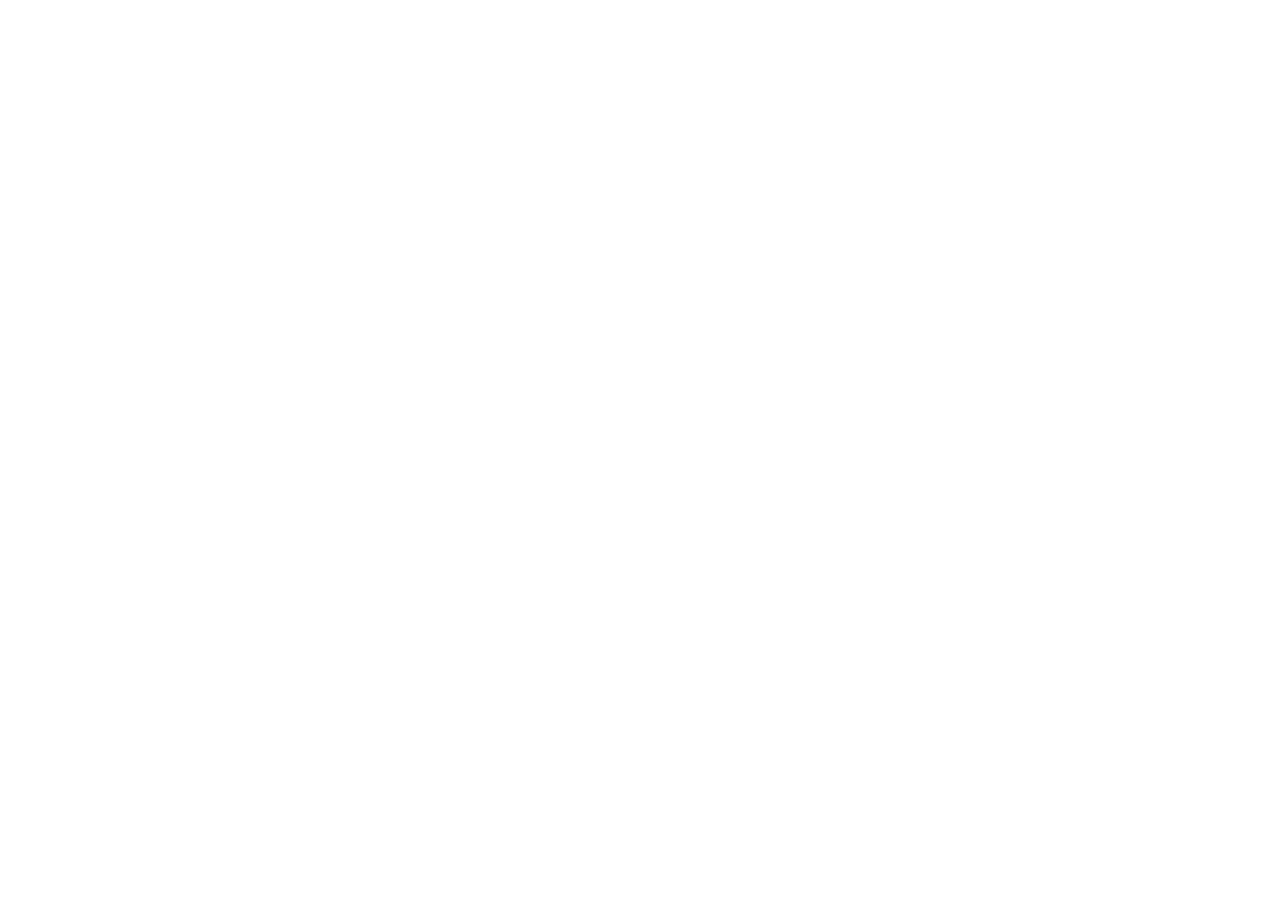
==== develop/index.html @ 38c6836b "Init commit" ====
<!DOCTYPE html>
<html>
  <head>
    <meta name="viewport" content="width=device-width, initial-scale=1, maximum-scale=1, user-scalable=no">
    <title>Астрология</title>
    <link rel="stylesheet" href="css/application.css">
  </head>
  <body>
    <script src="https://code.jquery.com/jquery-2.1.4.min.js"></script>
    <script src="js/application.js"></script>
  </body>
</html>
---- develop/css/application.css ----
/*! normalize.css v3.0.2 | MIT License | git.io/normalize */

/**
 * 1. Set default font family to sans-serif.
 * 2. Prevent iOS text size adjust after orientation change, without disabling
 *    user zoom.
 */

html {
  font-family: sans-serif; /* 1 */
  -ms-text-size-adjust: 100%; /* 2 */
  -webkit-text-size-adjust: 100%; /* 2 */
}

/**
 * Remove default margin.
 */

body {
  margin: 0;
}

/* HTML5 display definitions
   ========================================================================== */

/**
 * Correct `block` display not defined for any HTML5 element in IE 8/9.
 * Correct `block` display not defined for `details` or `summary` in IE 10/11
 * and Firefox.
 * Correct `block` display not defined for `main` in IE 11.
 */

article,
aside,
details,
figcaption,
figure,
footer,
header,
hgroup,
main,
menu,
nav,
section,
summary {
  display: block;
}

/**
 * 1. Correct `inline-block` display not defined in IE 8/9.
 * 2. Normalize vertical alignment of `progress` in Chrome, Firefox, and Opera.
 */

audio,
canvas,
progress,
video {
  display: inline-block; /* 1 */
  vertical-align: baseline; /* 2 */
}

/**
 * Prevent modern browsers from displaying `audio` without controls.
 * Remove excess height in iOS 5 devices.
 */

audio:not([controls]) {
  display: none;
  height: 0;
}

/**
 * Address `[hidden]` styling not present in IE 8/9/10.
 * Hide the `template` element in IE 8/9/11, Safari, and Firefox < 22.
 */

[hidden],
template {
  display: none;
}

/* Links
   ========================================================================== */

/**
 * Remove the gray background color from active links in IE 10.
 */

a {
  background-color: transparent;
}

/**
 * Improve readability when focused and also mouse hovered in all browsers.
 */

a:active,
a:hover {
  outline: 0;
}

/* Text-level semantics
   ========================================================================== */

/**
 * Address styling not present in IE 8/9/10/11, Safari, and Chrome.
 */

abbr[title] {
  border-bottom: 1px dotted;
}

/**
 * Address style set to `bolder` in Firefox 4+, Safari, and Chrome.
 */

b,
strong {
  font-weight: bold;
}

/**
 * Address styling not present in Safari and Chrome.
 */

dfn {
  font-style: italic;
}

/**
 * Address variable `h1` font-size and margin within `section` and `article`
 * contexts in Firefox 4+, Safari, and Chrome.
 */

h1 {
  font-size: 2em;
  margin: 0.67em 0;
}

/**
 * Address styling not present in IE 8/9.
 */

mark {
  background: #ff0;
  color: #000;
}

/**
 * Address inconsistent and variable font size in all browsers.
 */

small {
  font-size: 80%;
}

/**
 * Prevent `sub` and `sup` affecting `line-height` in all browsers.
 */

sub,
sup {
  font-size: 75%;
  line-height: 0;
  position: relative;
  vertical-align: baseline;
}

sup {
  top: -0.5em;
}

sub {
  bottom: -0.25em;
}

/* Embedded content
   ========================================================================== */

/**
 * Remove border when inside `a` element in IE 8/9/10.
 */

img {
  border: 0;
}

/**
 * Correct overflow not hidden in IE 9/10/11.
 */

svg:not(:root) {
  overflow: hidden;
}

/* Grouping content
   ========================================================================== */

/**
 * Address margin not present in IE 8/9 and Safari.
 */

figure {
  margin: 1em 40px;
}

/**
 * Address differences between Firefox and other browsers.
 */

hr {
  -moz-box-sizing: content-box;
  box-sizing: content-box;
  height: 0;
}

/**
 * Contain overflow in all browsers.
 */

pre {
  overflow: auto;
}

/**
 * Address odd `em`-unit font size rendering in all browsers.
 */

code,
kbd,
pre,
samp {
  font-family: monospace, monospace;
  font-size: 1em;
}

/* Forms
   ========================================================================== */

/**
 * Known limitation: by default, Chrome and Safari on OS X allow very limited
 * styling of `select`, unless a `border` property is set.
 */

/**
 * 1. Correct color not being inherited.
 *    Known issue: affects color of disabled elements.
 * 2. Correct font properties not being inherited.
 * 3. Address margins set differently in Firefox 4+, Safari, and Chrome.
 */

button,
input,
optgroup,
select,
textarea {
  color: inherit; /* 1 */
  font: inherit; /* 2 */
  margin: 0; /* 3 */
}

/**
 * Address `overflow` set to `hidden` in IE 8/9/10/11.
 */

button {
  overflow: visible;
}

/**
 * Address inconsistent `text-transform` inheritance for `button` and `select`.
 * All other form control elements do not inherit `text-transform` values.
 * Correct `button` style inheritance in Firefox, IE 8/9/10/11, and Opera.
 * Correct `select` style inheritance in Firefox.
 */

button,
select {
  text-transform: none;
}

/**
 * 1. Avoid the WebKit bug in Android 4.0.* where (2) destroys native `audio`
 *    and `video` controls.
 * 2. Correct inability to style clickable `input` types in iOS.
 * 3. Improve usability and consistency of cursor style between image-type
 *    `input` and others.
 */

button,
html input[type="button"], /* 1 */
input[type="reset"],
input[type="submit"] {
  -webkit-appearance: button; /* 2 */
  cursor: pointer; /* 3 */
}

/**
 * Re-set default cursor for disabled elements.
 */

button[disabled],
html input[disabled] {
  cursor: default;
}

/**
 * Remove inner padding and border in Firefox 4+.
 */

button::-moz-focus-inner,
input::-moz-focus-inner {
  border: 0;
  padding: 0;
}

/**
 * Address Firefox 4+ setting `line-height` on `input` using `!important` in
 * the UA stylesheet.
 */

input {
  line-height: normal;
}

/**
 * It's recommended that you don't attempt to style these elements.
 * Firefox's implementation doesn't respect box-sizing, padding, or width.
 *
 * 1. Address box sizing set to `content-box` in IE 8/9/10.
 * 2. Remove excess padding in IE 8/9/10.
 */

input[type="checkbox"],
input[type="radio"] {
  box-sizing: border-box; /* 1 */
  padding: 0; /* 2 */
}

/**
 * Fix the cursor style for Chrome's increment/decrement buttons. For certain
 * `font-size` values of the `input`, it causes the cursor style of the
 * decrement button to change from `default` to `text`.
 */

input[type="number"]::-webkit-inner-spin-button,
input[type="number"]::-webkit-outer-spin-button {
  height: auto;
}

/**
 * 1. Address `appearance` set to `searchfield` in Safari and Chrome.
 * 2. Address `box-sizing` set to `border-box` in Safari and Chrome
 *    (include `-moz` to future-proof).
 */

input[type="search"] {
  -webkit-appearance: textfield; /* 1 */
  -moz-box-sizing: content-box;
  -webkit-box-sizing: content-box; /* 2 */
  box-sizing: content-box;
}

/**
 * Remove inner padding and search cancel button in Safari and Chrome on OS X.
 * Safari (but not Chrome) clips the cancel button when the search input has
 * padding (and `textfield` appearance).
 */

input[type="search"]::-webkit-search-cancel-button,
input[type="search"]::-webkit-search-decoration {
  -webkit-appearance: none;
}

/**
 * Define consistent border, margin, and padding.
 */

fieldset {
  border: 1px solid #c0c0c0;
  margin: 0 2px;
  padding: 0.35em 0.625em 0.75em;
}

/**
 * 1. Correct `color` not being inherited in IE 8/9/10/11.
 * 2. Remove padding so people aren't caught out if they zero out fieldsets.
 */

legend {
  border: 0; /* 1 */
  padding: 0; /* 2 */
}

/**
 * Remove default vertical scrollbar in IE 8/9/10/11.
 */

textarea {
  overflow: auto;
}

/**
 * Don't inherit the `font-weight` (applied by a rule above).
 * NOTE: the default cannot safely be changed in Chrome and Safari on OS X.
 */

optgroup {
  font-weight: bold;
}

/* Tables
   ========================================================================== */

/**
 * Remove most spacing between table cells.
 */

table {
  border-collapse: collapse;
  border-spacing: 0;
}

td,
th {
  padding: 0;
}
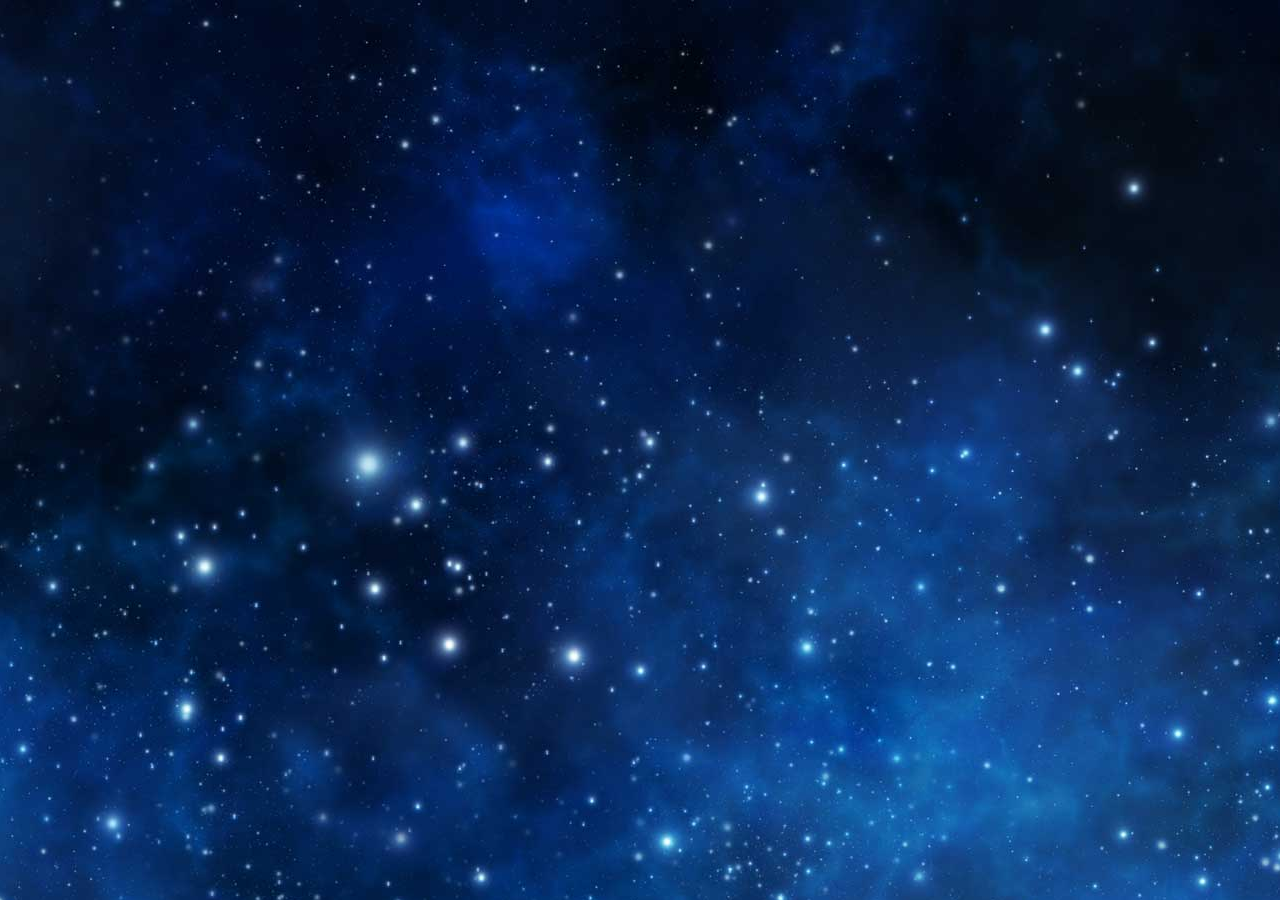
==== commit 78f7e301: "Background & layout added." ====
--- a/develop/index.html
+++ b/develop/index.html
@@ -5,7 +5,8 @@
     <title>Астрология</title>
     <link rel="stylesheet" href="css/application.css">
   </head>
-  <body>
+  <body class="page">
+    <div class="page-content"></div>
     <script src="https://code.jquery.com/jquery-2.1.4.min.js"></script>
     <script src="js/application.js"></script>
   </body>
--- a/develop/css/application.css
+++ b/develop/css/application.css
@@ -426,3 +426,16 @@
   padding: 0;
 }
 
+* {
+  box-sizing: border-box;
+}
+.page {
+  background: url("../images/background.jpg") center top #050c13;
+  color: #fff;
+}
+.page-content {
+  max-width: 720px;
+  min-width: 320px;
+  margin: 0 auto;
+  padding: 0 15%;
+}
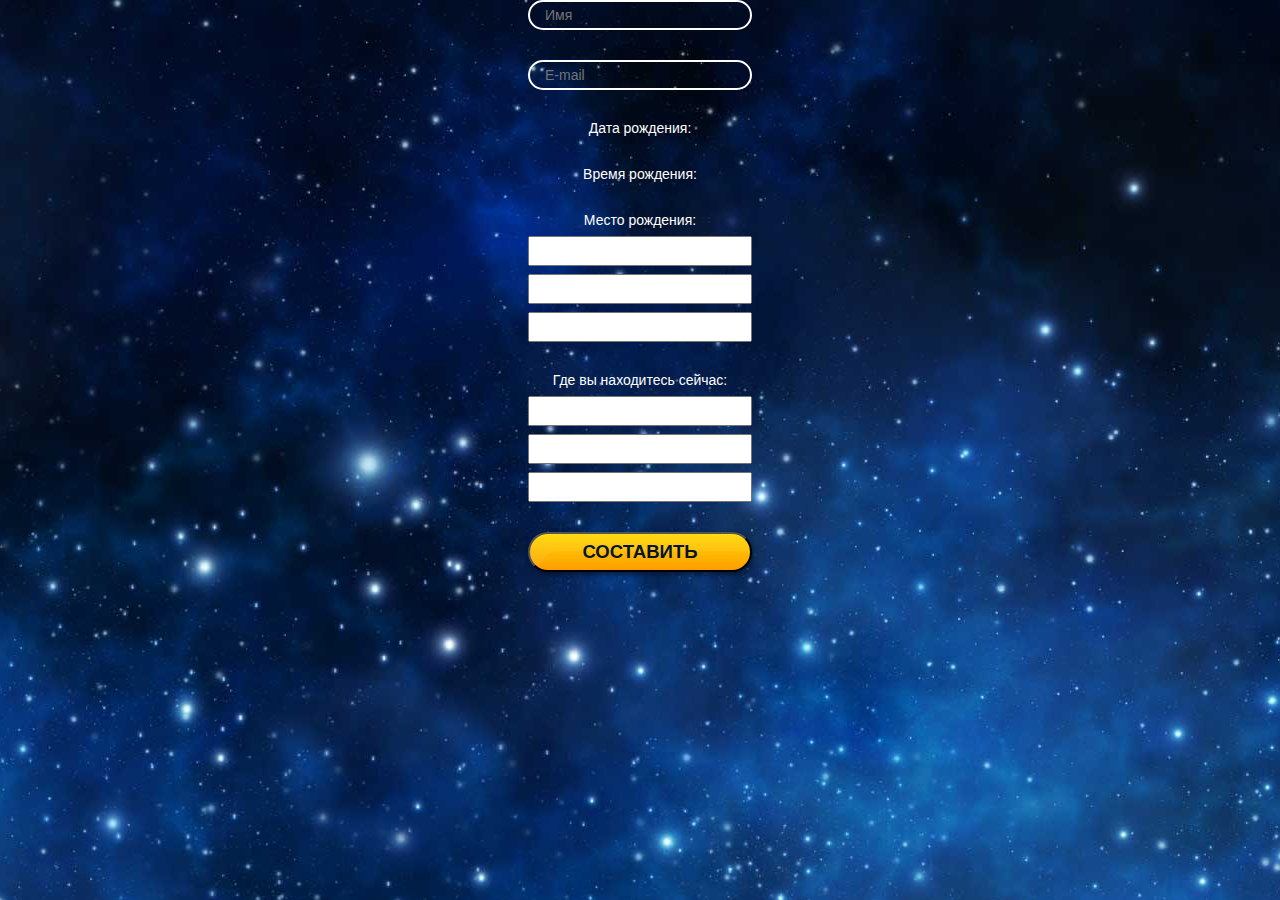
==== commit 0d0d308f: "Simple text inputs added." ====
--- a/develop/index.html
+++ b/develop/index.html
@@ -6,8 +6,63 @@
     <link rel="stylesheet" href="css/application.css">
   </head>
   <body class="page">
-    <div class="page-content"></div>
+    <div class="page-content">
+      <form>
+        <div class="form-group">
+          <input type="text" placeholder="Имя" class="form-input">
+        </div>
+        <div class="form-group">
+          <input type="email" placeholder="E-mail" class="form-input">
+        </div>
+        <div class="form-group">
+          <label class="form-label">Дата рождения:</label>
+        </div>
+        <div class="form-group">
+          <label class="form-label">Время рождения:</label>
+        </div>
+        <div class="form-group">
+          <label class="form-label">Место рождения:</label>
+          <select name="" class="custom-select">
+            <option value="">Страна</option>
+            <option value="">Россия</option>
+            <option value="">Уганда</option>
+          </select>
+          <select name="" class="custom-select">
+            <option value="">Область</option>
+            <option value="">Ивановская</option>
+            <option value="">Чернобыльская</option>
+          </select>
+          <select name="" class="custom-select">
+            <option value="">Город</option>
+            <option value="">Урюпинск</option>
+            <option value="">Актюбинск</option>
+          </select>
+        </div>
+        <div class="form-group">
+          <label class="form-label">Где вы находитесь сейчас:</label>
+          <select name="" class="custom-select">
+            <option value="">Страна</option>
+            <option value="">Россия</option>
+            <option value="">Уганда</option>
+          </select>
+          <select name="" class="custom-select">
+            <option value="">Область</option>
+            <option value="">Ивановская</option>
+            <option value="">Чернобыльская</option>
+          </select>
+          <select name="" class="custom-select">
+            <option value="">Город</option>
+            <option value="">Урюпинск</option>
+            <option value="">Актюбинск</option>
+          </select>
+        </div>
+        <div class="form-group">
+          <button type="submit" class="btn">Составить</button>
+        </div>
+      </form>
+    </div>
     <script src="https://code.jquery.com/jquery-2.1.4.min.js"></script>
+    <script src="js/jquery.customSelect.min.js"></script>
     <script src="js/application.js"></script>
   </body>
 </html>--- a/develop/css/application.css
+++ b/develop/css/application.css
@@ -429,13 +429,70 @@
 * {
   box-sizing: border-box;
 }
+html {
+  font-size: 16px;
+}
 .page {
   background: url("../images/background.jpg") center top #050c13;
   color: #fff;
 }
 .page-content {
-  max-width: 720px;
-  min-width: 320px;
+  width: 320px;
   margin: 0 auto;
-  padding: 0 15%;
-}
+  padding: 0 48px;
+}
+.form-group {
+  margin: 0 0 30px;
+}
+.form-label {
+  font-size: 0.875rem;
+  font-weight: 400;
+  text-align: center;
+  display: block;
+  margin: 0 0 8px;
+}
+.form-input {
+  border: 2px solid #fff;
+  border-radius: 15px;
+  padding: 0 15px;
+  font-size: 0.875rem;
+  line-height: 1.625rem;
+  color: #fff;
+  background: none;
+}
+.form-input,
+.custom-select {
+  display: block;
+  width: 100%;
+  height: 30px;
+  margin: 0 0 8px;
+}
+.customSelect {
+  border: 2px solid #fff;
+  border-radius: 15px;
+  padding: 0 30px 0 15px;
+  background: url("../svg/select-arrow.svg") 198px 10px no-repeat;
+}
+.customSelectInner {
+  display: block;
+  width: 100%;
+  height: 100%;
+  font-size: 0.875rem;
+  line-height: 1.625rem;
+  overflow: hidden;
+  white-space: nowrap;
+  text-overflow: ellipsis;
+}
+.btn {
+  color: #05142d;
+  font-size: 1.16rem;
+  text-transform: uppercase;
+  font-weight: 700;
+  width: 100%;
+  height: 40px;
+  background-color: #0a6173;
+  background-image: -webkit-linear-gradient(bottom, #ff9c00 0%, #ffb400 38%, #ffd800 100%);
+  background-image: linear-gradient(to top, #ff9c00 0%, #ffb400 38%, #ffd800 100%);
+  border-radius: 20px;
+  box-shadow: 1px 1.7px 5px rgba(0,0,0,0.49), inset 10px 17.3px 0 rgba(255,255,255,0.07);
+}
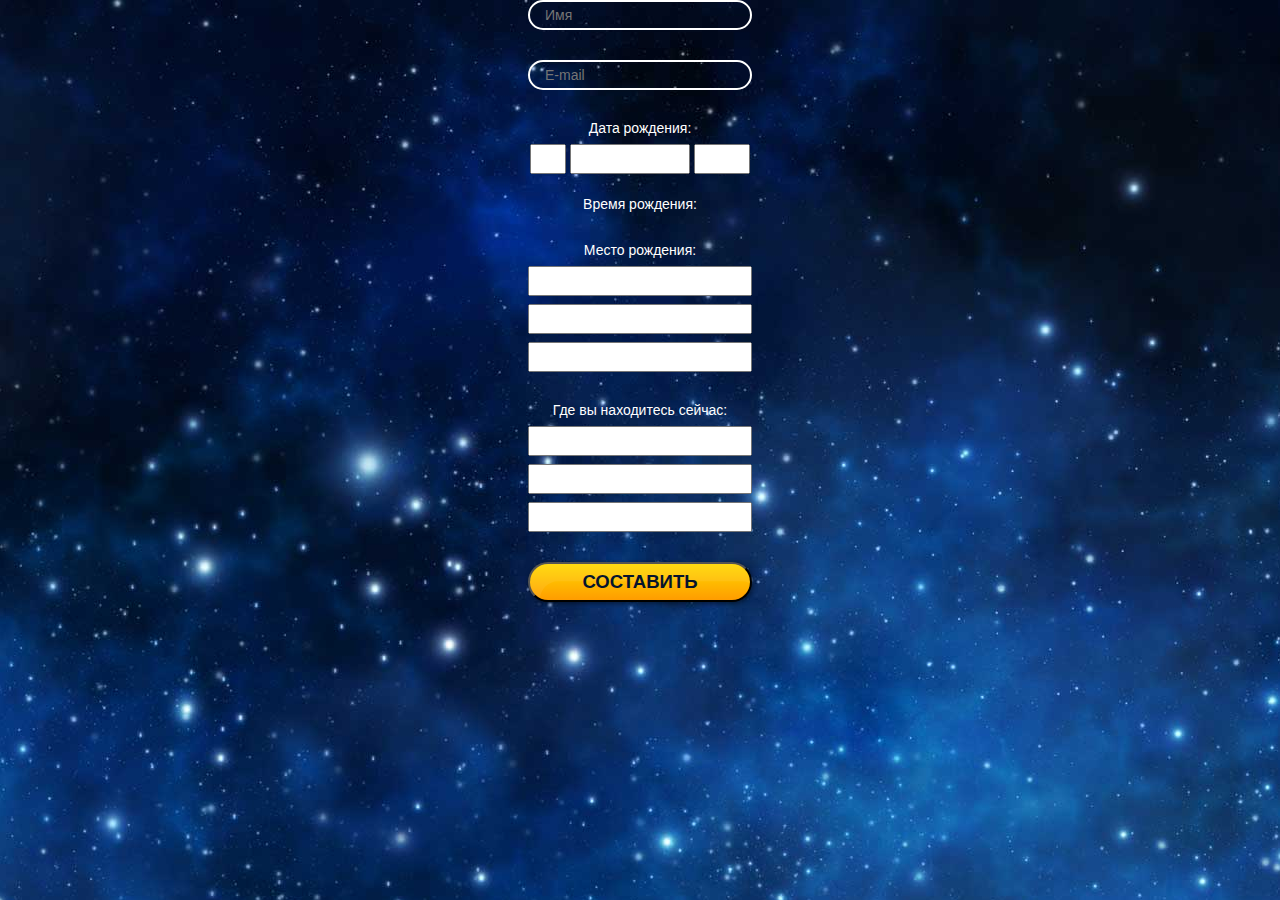
==== commit 81476ac1: "Date selects added." ====
--- a/develop/index.html
+++ b/develop/index.html
@@ -14,13 +14,36 @@
         <div class="form-group">
           <input type="email" placeholder="E-mail" class="form-input">
         </div>
-        <div class="form-group">
+        <div class="form-group form-group-type-near date-select">
           <label class="form-label">Дата рождения:</label>
+          <div class="date-selects">
+            <div class="date-select-day">
+              <select name="" class="custom-select">
+                <option value="">19</option>
+                <option value="">20</option>
+                <option value="">21</option>
+              </select>
+            </div>
+            <div class="date-select-month">
+              <select name="" class="custom-select">
+                <option value="">Сентябрь</option>
+                <option value="">Октябрь</option>
+                <option value="">Ноябрь</option>
+              </select>
+            </div>
+            <div class="date-select-year">
+              <select name="" class="custom-select">
+                <option value="">1980</option>
+                <option value="">1981</option>
+                <option value="">1982</option>
+              </select>
+            </div>
+          </div>
         </div>
         <div class="form-group">
           <label class="form-label">Время рождения:</label>
         </div>
-        <div class="form-group">
+        <div class="form-group simple-select">
           <label class="form-label">Место рождения:</label>
           <select name="" class="custom-select">
             <option value="">Страна</option>
@@ -38,7 +61,7 @@
             <option value="">Актюбинск</option>
           </select>
         </div>
-        <div class="form-group">
+        <div class="form-group simple-select">
           <label class="form-label">Где вы находитесь сейчас:</label>
           <select name="" class="custom-select">
             <option value="">Страна</option>
--- a/develop/css/application.css
+++ b/develop/css/application.css
@@ -444,6 +444,9 @@
 .form-group {
   margin: 0 0 30px;
 }
+.form-group-type-near {
+  margin: 0 0 22px;
+}
 .form-label {
   font-size: 0.875rem;
   font-weight: 400;
@@ -459,26 +462,66 @@
   line-height: 1.625rem;
   color: #fff;
   background: none;
-}
-.form-input,
-.custom-select {
   display: block;
   width: 100%;
   height: 30px;
   margin: 0 0 8px;
 }
-.customSelect {
+.simple-select .custom-select {
+  display: block;
+  width: 100%;
+  height: 30px;
+  margin: 0 0 8px;
+}
+.simple-select .customSelect {
   border: 2px solid #fff;
   border-radius: 15px;
   padding: 0 30px 0 15px;
   background: url("../svg/select-arrow.svg") 198px 10px no-repeat;
 }
-.customSelectInner {
+.simple-select .customSelectInner {
   display: block;
   width: 100%;
   height: 100%;
   font-size: 0.875rem;
   line-height: 1.625rem;
+  overflow: hidden;
+  white-space: nowrap;
+  text-overflow: ellipsis;
+}
+.date-selects {
+  text-align: center;
+}
+.date-select-day {
+  width: 36px;
+  display: inline-block;
+}
+.date-select-month {
+  width: 120px;
+  display: inline-block;
+}
+.date-select-year {
+  width: 56px;
+  display: inline-block;
+}
+.date-select .custom-select {
+  width: 100%;
+  display: inline-block;
+  height: 30px;
+}
+.date-select .customSelect {
+  border: 1px solid #50657f;
+  border-radius: 3px;
+  text-align: center;
+  background-color: rgba(255,255,255,0.2);
+}
+.date-select .customSelectInner {
+  display: block;
+  width: 100%;
+  height: 100%;
+  text-transform: uppercase;
+  font-size: 1.25rem;
+  line-height: 1.8rem;
   overflow: hidden;
   white-space: nowrap;
   text-overflow: ellipsis;
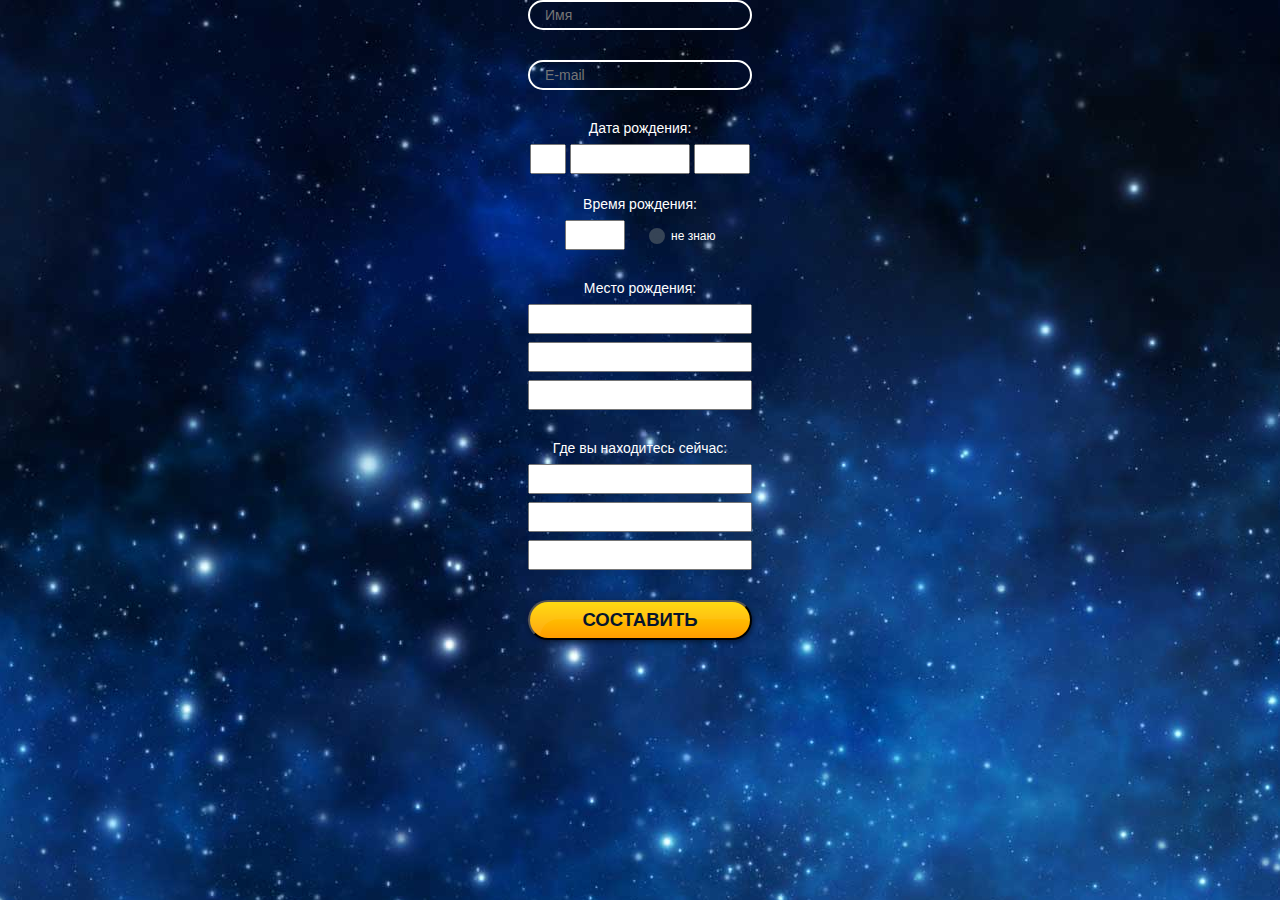
==== commit 9b9a8719: "Birth time added." ====
--- a/develop/index.html
+++ b/develop/index.html
@@ -40,8 +40,21 @@
             </div>
           </div>
         </div>
-        <div class="form-group">
+        <div class="form-group date-select">
           <label class="form-label">Время рождения:</label>
+          <div class="date-selects">
+            <div class="date-select-time">
+              <select name="" class="custom-select">
+                <option value="">23:00</option>
+                <option value="">23:05</option>
+                <option value="">23:10</option>
+              </select>
+            </div>
+            <div class="custom-checkbox">
+              <input type="checkbox" id="forget" class="custom-checkbox-input">
+              <label for="forget" class="custom-checkbox-label">не знаю</label>
+            </div>
+          </div>
         </div>
         <div class="form-group simple-select">
           <label class="form-label">Место рождения:</label>
--- a/develop/css/application.css
+++ b/develop/css/application.css
@@ -504,6 +504,12 @@
   width: 56px;
   display: inline-block;
 }
+.date-select-time {
+  width: 60px;
+  display: inline-block;
+  vertical-align: middle;
+  margin-right: 20px;
+}
 .date-select .custom-select {
   width: 100%;
   display: inline-block;
@@ -525,6 +531,30 @@
   overflow: hidden;
   white-space: nowrap;
   text-overflow: ellipsis;
+}
+.custom-checkbox {
+  display: inline-block;
+  vertical-align: middle;
+}
+.custom-checkbox-input {
+  display: none;
+}
+.custom-checkbox-label {
+  font-size: 0.75rem;
+}
+.custom-checkbox-input + .custom-checkbox-label::before {
+  display: inline-block;
+  vertical-align: middle;
+  margin: 0 6px 0 0;
+  content: '';
+  width: 8px;
+  height: 8px;
+  border-radius: 8px;
+  border: 4px solid #364456;
+  background: #364456;
+}
+.custom-checkbox-input:checked + .custom-checkbox-label::before {
+  background: #fff;
 }
 .btn {
   color: #05142d;
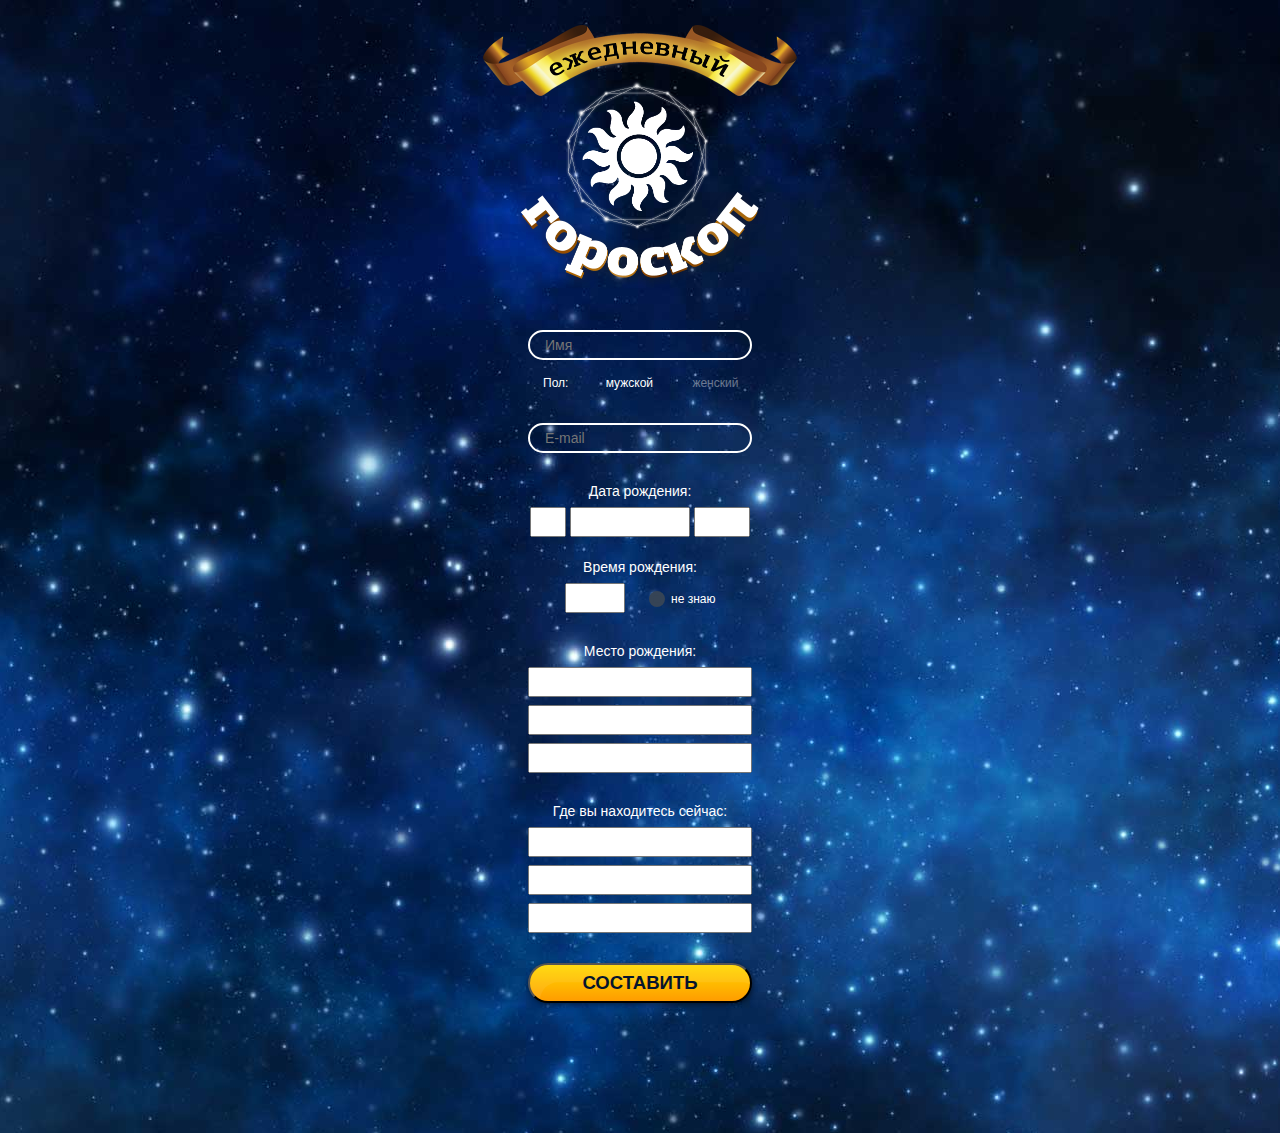
==== commit f9003ac3: "Zodiac sign changer added." ====
--- a/develop/index.html
+++ b/develop/index.html
@@ -6,10 +6,24 @@
     <link rel="stylesheet" href="css/application.css">
   </head>
   <body class="page">
+    <div class="logo">
+      <div class="sign sign-default"></div>
+    </div>
     <div class="page-content">
       <form>
         <div class="form-group">
           <input type="text" placeholder="Имя" class="form-input">
+          <div class="sex-group">
+            <div class="sex-group-label">Пол:</div>
+            <div class="custom-radio">
+              <input type="radio" name="sex" id="male" checked class="custom-radio-input custom-radio-input-male">
+              <label for="male" class="custom-radio-label">мужской</label>
+            </div>
+            <div class="custom-radio">
+              <input type="radio" name="sex" id="female" class="custom-radio-input custom-radio-input-female">
+              <label for="female" class="custom-radio-label">женский</label>
+            </div>
+          </div>
         </div>
         <div class="form-group">
           <input type="email" placeholder="E-mail" class="form-input">
@@ -18,21 +32,58 @@
           <label class="form-label">Дата рождения:</label>
           <div class="date-selects">
             <div class="date-select-day">
-              <select name="" class="custom-select">
-                <option value="">19</option>
-                <option value="">20</option>
-                <option value="">21</option>
+              <select id="zodiac_day" name="" class="custom-select">
+                <option value="01">01</option>
+                <option value="02">02</option>
+                <option value="03">03</option>
+                <option value="04">04</option>
+                <option value="05">05</option>
+                <option value="06">06</option>
+                <option value="07">07</option>
+                <option value="08">08</option>
+                <option value="09">09</option>
+                <option value="10">10</option>
+                <option value="11">11</option>
+                <option value="12">12</option>
+                <option value="13">13</option>
+                <option value="14">14</option>
+                <option value="15">15</option>
+                <option value="16">16</option>
+                <option value="17">17</option>
+                <option value="18">18</option>
+                <option value="19" selected>19</option>
+                <option value="20">20</option>
+                <option value="21">21</option>
+                <option value="22">22</option>
+                <option value="23">23</option>
+                <option value="24">24</option>
+                <option value="25">25</option>
+                <option value="26">26</option>
+                <option value="27">27</option>
+                <option value="28">28</option>
+                <option value="29">29</option>
+                <option value="30">30</option>
+                <option value="31">31</option>
               </select>
             </div>
             <div class="date-select-month">
-              <select name="" class="custom-select">
-                <option value="">Сентябрь</option>
-                <option value="">Октябрь</option>
-                <option value="">Ноябрь</option>
+              <select id="zodiac_month" name="" class="custom-select">
+                <option value="01">Январь</option>
+                <option value="02">Февраль</option>
+                <option value="03">Март</option>
+                <option value="04">Апрель</option>
+                <option value="05">Май</option>
+                <option value="06">Июнь</option>
+                <option value="07">Июль</option>
+                <option value="08">Август</option>
+                <option value="09" selected>Сентябрь</option>
+                <option value="10">Октябрь</option>
+                <option value="11">Ноябрь</option>
+                <option value="12">Декабрь</option>
               </select>
             </div>
             <div class="date-select-year">
-              <select name="" class="custom-select">
+              <select id="zodiac_year" name="" class="custom-select">
                 <option value="">1980</option>
                 <option value="">1981</option>
                 <option value="">1982</option>
--- a/develop/css/application.css
+++ b/develop/css/application.css
@@ -439,7 +439,65 @@
 .page-content {
   width: 320px;
   margin: 0 auto;
-  padding: 0 48px;
+  padding: 0 48px 100px;
+}
+.logo {
+  width: 314px;
+  height: 290px;
+  padding-top: 25px;
+  margin: 0 auto 40px;
+  background: url("../images/logo.png") center 25px no-repeat;
+  background-size: 314px 265px;
+  position: relative;
+}
+.sign {
+  width: 150px;
+  height: 150px;
+  background-size: 150px 150px;
+  background-repeat: no-repeat;
+  background-position: 0 0;
+  position: absolute;
+  left: 80px;
+  top: 80px;
+}
+.sign-default {
+  background-image: url("../images/zodiac/default.png");
+}
+.sign-aquarius {
+  background-image: url("../images/zodiac/aquarius.png");
+}
+.sign-aries {
+  background-image: url("../images/zodiac/aries.png");
+}
+.sign-cancer {
+  background-image: url("../images/zodiac/cancer.png");
+}
+.sign-capricornus {
+  background-image: url("../images/zodiac/capricornus.png");
+}
+.sign-gemini {
+  background-image: url("../images/zodiac/gemini.png");
+}
+.sign-leo {
+  background-image: url("../images/zodiac/leo.png");
+}
+.sign-libra {
+  background-image: url("../images/zodiac/libra.png");
+}
+.sign-pisces {
+  background-image: url("../images/zodiac/pisces.png");
+}
+.sign-sagittarius {
+  background-image: url("../images/zodiac/sagittarius.png");
+}
+.sign-scorpius {
+  background-image: url("../images/zodiac/scorpius.png");
+}
+.sign-taurus {
+  background-image: url("../images/zodiac/taurus.png");
+}
+.sign-virgo {
+  background-image: url("../images/zodiac/virgo.png");
 }
 .form-group {
   margin: 0 0 30px;
@@ -556,6 +614,60 @@
 .custom-checkbox-input:checked + .custom-checkbox-label::before {
   background: #fff;
 }
+.sex-group {
+  font-size: 0.75rem;
+  padding: 6px 0 0 15px;
+}
+.sex-group-label {
+  display: inline-block;
+  vertical-align: middle;
+  margin-right: 15px;
+  position: relative;
+  top: -1px;
+}
+.sex-group-label + .custom-radio {
+  margin-right: 20px;
+}
+.custom-radio {
+  display: inline-block;
+  vertical-align: middle;
+}
+.custom-radio-input {
+  display: none;
+}
+.custom-radio-label::before {
+  margin-right: 4px;
+}
+.custom-radio-input-male + .custom-radio-label::before {
+  background: url("../images/icon-male.png") 0 0 no-repeat;
+  display: inline-block;
+  vertical-align: middle;
+  width: 15px;
+  height: 16px;
+  background-size: 15px 16px;
+  content: '';
+  position: relative;
+  top: -3px;
+}
+.custom-radio-input-female + .custom-radio-label::before {
+  background: url("../images/icon-female.png") 0 0 no-repeat;
+  display: inline-block;
+  vertical-align: middle;
+  width: 12px;
+  height: 19px;
+  content: '';
+  background-size: 12px 19px;
+  position: relative;
+  top: 4px;
+}
+.custom-radio-input + .custom-radio-label,
+.custom-radio-input + .custom-radio-label::before {
+  opacity: 0.4;
+}
+.custom-radio-input:checked + .custom-radio-label,
+.custom-radio-input:checked + .custom-radio-label::before {
+  opacity: 1;
+}
 .btn {
   color: #05142d;
   font-size: 1.16rem;
